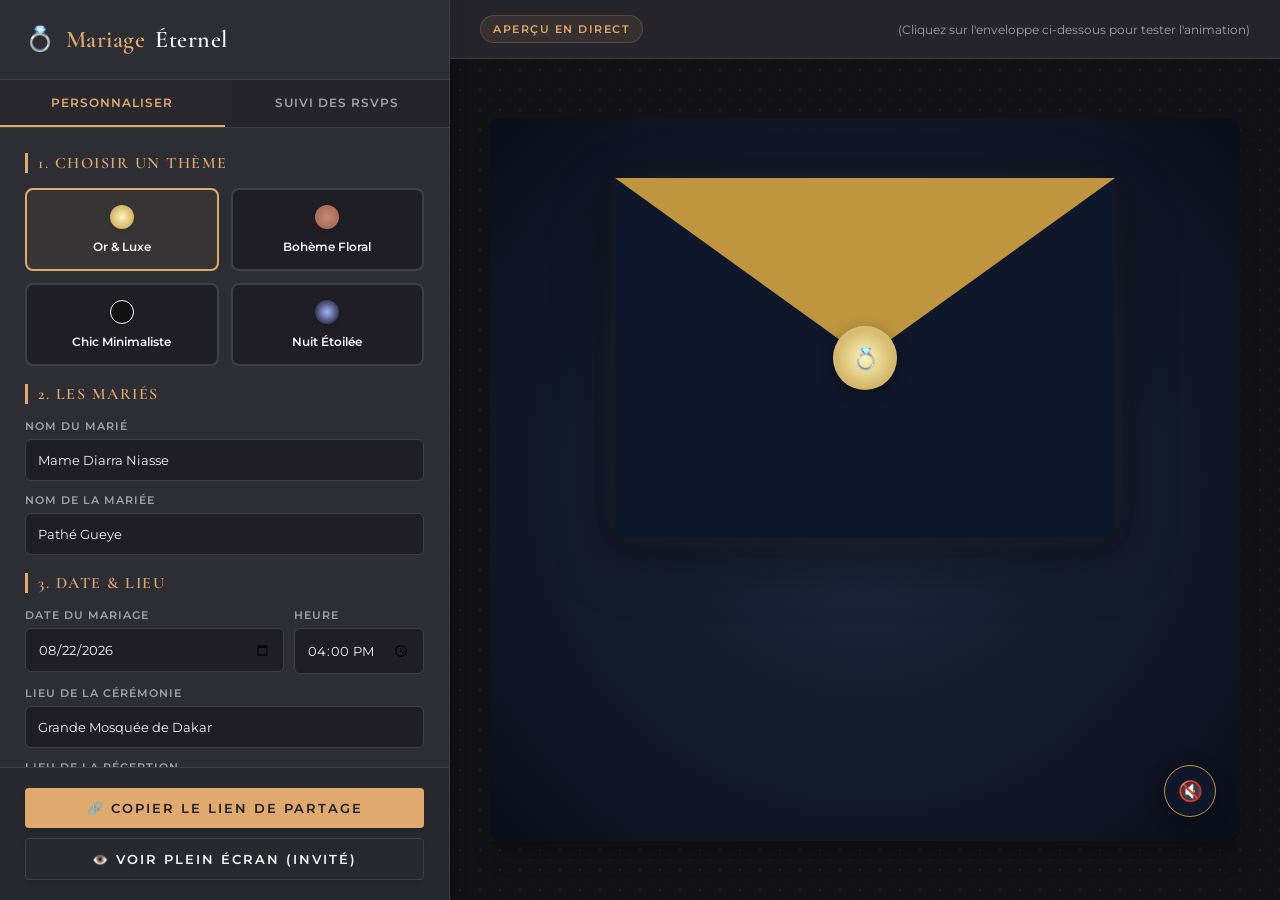
==== index.html @ 7ecefc38 "feat: Application d'invitation de mariage interactive avec animations d'étoiles et gestion des RSVPs" ====
<!DOCTYPE html>
<html lang="fr">
<head>
    <meta charset="UTF-8">
    <meta name="viewport" content="width=device-width, initial-scale=1.0">
    <title>Créateur d'Invitations de Mariage Numériques</title>
    <!-- Stylesheets -->
    <link rel="stylesheet" href="css/common.css">
    <link rel="stylesheet" href="css/builder.css">
</head>
<body>

    <div class="app-container">
        
        <!-- PANNEAU DE CONFIGURATION (GAUCHE) -->
        <aside class="sidebar">
            <div class="sidebar-header">
                <h1 class="sidebar-title">
                    💍 <span>Mariage</span> Éternel
                </h1>
            </div>

            <!-- Onglets de navigation -->
            <div class="sidebar-tabs">
                <button class="tab-btn active" data-tab="edit">Personnaliser</button>
                <button class="tab-btn" data-tab="rsvp">Suivi des RSVPs</button>
            </div>

            <!-- Contenu défilable -->
            <div class="sidebar-content">
                
                <!-- PANNEAU D'ÉDITION -->
                <div class="tab-panel" id="tab-edit">
                    <form class="builder-form" id="builderForm" onsubmit="event.preventDefault();">
                        
                        <!-- Section : Thème -->
                        <div>
                            <h3 class="section-title">1. Choisir un Thème</h3>
                            <div class="theme-selector-grid">
                                <div class="theme-option active" data-theme="luxury">
                                    <div class="theme-preview-dot" style="background: radial-gradient(circle, #fcf6ba, #bf953f);"></div>
                                    <div class="theme-option-name">Or & Luxe</div>
                                </div>
                                <div class="theme-option" data-theme="boho">
                                    <div class="theme-preview-dot" style="background: radial-gradient(circle, #c48c75, #9e5b4e);"></div>
                                    <div class="theme-option-name">Bohème Floral</div>
                                </div>
                                <div class="theme-option" data-theme="minimalist">
                                    <div class="theme-preview-dot" style="background: #111111; border: 1px solid #ffffff;"></div>
                                    <div class="theme-option-name">Chic Minimaliste</div>
                                </div>
                                <div class="theme-option" data-theme="starry">
                                    <div class="theme-preview-dot" style="background: radial-gradient(circle, #a5b4fc, #060913);"></div>
                                    <div class="theme-option-name">Nuit Étoilée</div>
                                </div>
                            </div>
                        </div>

                        <!-- Section : Les Mariés -->
                        <div>
                            <h3 class="section-title">2. Les Mariés</h3>
                            <div class="form-group-builder">
                                <label for="inputBride">Nom du Marié</label>
                                <input type="text" id="inputBride" value="Mame Diarra Niasse" placeholder="Nom de la mariée">
                            </div>
                            <div style="margin-top: 12px;" class="form-group-builder">
                                <label for="inputGroom"> Nom de la Mariée</label>
                                <input type="text" id="inputGroom" value="Pathé Gueye" placeholder="Nom du marié">
                            </div>
                        </div>

                        <!-- Section : Date & Lieu -->
                        <div>
                            <h3 class="section-title">3. Date & Lieu</h3>
                            <div style="display: flex; gap: 10px;">
                                <div class="form-group-builder" style="flex: 2;">
                                    <label for="inputDate">Date du Mariage</label>
                                    <input type="date" id="inputDate" value="2026-08-22">
                                </div>
                                <div class="form-group-builder" style="flex: 1;">
                                    <label for="inputTime">Heure</label>
                                    <input type="time" id="inputTime" value="16:00">
                                </div>
                            </div>
                            <div style="margin-top: 12px;" class="form-group-builder">
                                <label for="inputCeremony">Lieu de la Cérémonie</label>
                                <input type="text" id="inputCeremony" value="Grande Mosquée de Dakar" placeholder="Ex: Église, Mosquée, Salle de fête">
                            </div>
                            <div style="margin-top: 12px;" class="form-group-builder">
                                <label for="inputReception">Lieu de la Réception</label>
                                <input type="text" id="inputReception" value="Salle Prestige" placeholder="Ex: Salle de réception, Restaurant">
                            </div>
                        </div>

                        <!-- Section : Message d'Invitation -->
                        <div>
                            <h3 class="section-title">4. Message d'Invitation</h3>
                            <div class="form-group-builder">
                                <label for="inputMessage">Votre Message</label>
                                <textarea id="inputMessage" rows="4" placeholder="Écrivez un mot chaleureux à vos invités...">Deux cœurs s'unissent pour la vie. Nous sommes ravis de vous inviter à célébrer notre union sacrée devant Dieu et nos proches.</textarea>
                            </div>
                        </div>

                        <!-- Section : Ambiance Sonore -->
                        <div>
                            <h3 class="section-title">5. Ambiance Sonore</h3>
                            <div class="form-group-builder">
                                <label for="selectMusic">Musique de fond</label>
                                <select id="selectMusic">
                                    <option value="0">Chanson 1 (Piano Rêverie)</option>
                                    <option value="1">Chanson 2 (Marche Nuptiale)</option>
                                    <option value="2">Chanson 3 (Guitare Romantique)</option>
                                </select>
                            </div>
                        </div>

                    </form>
                </div>

                <!-- TABLEAU DE BORD RSVP -->
                <div class="tab-panel hidden" id="tab-rsvp">
                    <div class="rsvp-tracker-container">
                        <h3 class="section-title">Suivi des Invités (RSVP)</h3>
                        
                        <!-- Grille de stats rapides -->
                        <div class="rsvp-stats-grid">
                            <div class="rsvp-stat-card">
                                <div class="rsvp-stat-val" id="statTotal">0</div>
                                <div class="rsvp-stat-lbl">Réponses</div>
                            </div>
                            <div class="rsvp-stat-card">
                                <div class="rsvp-stat-val" id="statYes">0</div>
                                <div class="rsvp-stat-lbl">Présents</div>
                            </div>
                            <div class="rsvp-stat-card">
                                <div class="rsvp-stat-val" id="statGuests">0</div>
                                <div class="rsvp-stat-lbl">Total Personnes</div>
                            </div>
                        </div>

                        <!-- Tableau des réponses -->
                        <div class="rsvp-table-wrapper">
                            <table class="rsvp-table">
                                <thead>
                                    <tr>
                                        <th>Invité</th>
                                        <th>Présence</th>
                                        <th style="text-align: center;">Nombre</th>
                                        <th>Date</th>
                                    </tr>
                                </thead>
                                <tbody id="rsvpTableBody">
                                    <!-- Inséré par JS -->
                                </tbody>
                            </table>
                        </div>

                        <button id="btnClearRSVPs" class="btn-premium btn-secondary" style="margin-top: 10px; width: 100%; border-color: rgba(239, 68, 68, 0.4); color: #f87171;">
                            ⚠️ Effacer l'historique
                        </button>
                    </div>
                </div>

            </div>

            <!-- Barre d'action fixe en bas -->
            <div class="sidebar-footer">
                <button class="btn-premium" id="btnCopyLink">
                    🔗 Copier le Lien de Partage
                </button>
                <button class="btn-premium btn-secondary" id="btnViewExternal">
                    👁️ Voir Plein Écran (Invité)
                </button>
            </div>
        </aside>

        <!-- ZONE DE PRÉVISUALISATION EN DIRECT (DROITE) -->
        <main class="preview-workspace">
            <header class="preview-header">
                <div class="preview-badge">Aperçu en Direct</div>
                <div style="font-size: 12px; color: #a1a1aa;">
                    (Cliquez sur l'enveloppe ci-dessous pour tester l'animation)
                </div>
            </header>

            <div class="preview-content">
                <iframe id="previewIframe" src="invitation.html" style="width: 100%; height: 95%; border: none; border-radius: 8px; box-shadow: var(--shadow-luxury);" title="Live Preview"></iframe>
            </div>
        </main>

    </div>

    <!-- JavaScripts -->
    <script src="js/database.js"></script>
    <script src="js/builder.js"></script>
</body>
</html>
---- css/common.css ----
/* Import de polices élégantes et modernes depuis Google Fonts */
@import url('https://fonts.googleapis.com/css2?family=Cormorant+Garamond:ital,wght@0,300;0,400;0,600;1,300&family=Great+Vibes&family=Montserrat:wght@300;400;600&family=Playfair+Display:ital,wght@0,400;0,600;0,700;1,400&display=swap');

:root {
    /* Systèmes de couleurs */
    --color-bg-builder: #1e1e24;
    --color-panel-builder: #2d2d34;
    --color-border-builder: #3f3f46;
    --color-text-builder: #f4f4f5;
    --color-accent-builder: #e0a96d;
    --color-accent-hover: #d49553;
    
    /* Variables de transition */
    --transition-smooth: all 0.3s cubic-bezier(0.4, 0, 0.2, 1);
    --transition-bounce: all 0.5s cubic-bezier(0.175, 0.885, 0.32, 1.275);
    
    /* Ombres portées premium */
    --shadow-soft: 0 4px 6px -1px rgba(0, 0, 0, 0.1), 0 2px 4px -1px rgba(0, 0, 0, 0.06);
    --shadow-medium: 0 10px 15px -3px rgba(0, 0, 0, 0.1), 0 4px 6px -2px rgba(0, 0, 0, 0.05);
    --shadow-luxury: 0 20px 25px -5px rgba(0, 0, 0, 0.15), 0 10px 10px -5px rgba(0, 0, 0, 0.04);
}

/* Réinitialisations de base */
*, *::before, *::after {
    box-sizing: border-box;
    margin: 0;
    padding: 0;
}

html, body {
    height: 100%;
    font-family: 'Montserrat', sans-serif;
    background-color: var(--color-bg-builder);
    color: var(--color-text-builder);
    overflow-x: hidden;
    scroll-behavior: smooth;
}

/* Scrollbar élégante */
::-webkit-scrollbar {
    width: 6px;
    height: 6px;
}
::-webkit-scrollbar-track {
    background: transparent;
}
::-webkit-scrollbar-thumb {
    background: rgba(255, 255, 255, 0.1);
    border-radius: 10px;
}
::-webkit-scrollbar-thumb:hover {
    background: rgba(255, 255, 255, 0.2);
}

/* Typographies premium */
h1, h2, h3, h4, h5, h6 {
    font-family: 'Cormorant Garamond', serif;
    font-weight: 600;
    letter-spacing: 0.5px;
}

.script-font {
    font-family: 'Great Vibes', cursive;
}

.serif-font {
    font-family: 'Playfair Display', serif;
}

/* Boutons premium */
.btn-premium {
    position: relative;
    display: inline-flex;
    align-items: center;
    justify-content: center;
    padding: 12px 28px;
    font-family: 'Montserrat', sans-serif;
    font-size: 13px;
    font-weight: 600;
    letter-spacing: 2px;
    text-transform: uppercase;
    text-decoration: none;
    color: #1e1e24;
    background-color: var(--color-accent-builder);
    border: none;
    border-radius: 4px;
    cursor: pointer;
    overflow: hidden;
    transition: var(--transition-smooth);
    box-shadow: var(--shadow-soft);
}

.btn-premium:hover {
    background-color: var(--color-accent-hover);
    transform: translateY(-2px);
    box-shadow: var(--shadow-medium);
}

.btn-premium:active {
    transform: translateY(0);
}

.btn-secondary {
    background: transparent;
    border: 1px solid var(--color-border-builder);
    color: var(--color-text-builder);
}

.btn-secondary:hover {
    background: rgba(255, 255, 255, 0.05);
    border-color: var(--color-accent-builder);
}

/* Utilitaires */
.flex-center {
    display: flex;
    justify-content: center;
    align-items: center;
}

.hidden {
    display: none !important;
}

/* Animations de transition globale */
@keyframes fadeIn {
    from { opacity: 0; transform: translateY(10px); }
    to { opacity: 1; transform: translateY(0); }
}

@keyframes scaleUp {
    from { transform: scale(0.95); opacity: 0; }
    to { transform: scale(1); opacity: 1; }
}

.animate-fade-in {
    animation: fadeIn 0.8s cubic-bezier(0.16, 1, 0.3, 1) forwards;
}

.animate-scale-up {
    animation: scaleUp 0.8s cubic-bezier(0.16, 1, 0.3, 1) forwards;
}

/* Désactivation des transitions au chargement initial */
.preload *,
.preload *::before,
.preload *::after {
    -webkit-transition: none !important;
    -moz-transition: none !important;
    -ms-transition: none !important;
    -o-transition: none !important;
    transition: none !important;
}
---- css/builder.css ----
/* ==========================================
   INTERFACE DE L'ÉDITEUR D'INVITATION
   ========================================== */
.app-container {
    display: flex;
    width: 100vw;
    height: 100vh;
    overflow: hidden;
}

/* Panneau de configuration (Gauche) */
.sidebar {
    width: 450px;
    height: 100%;
    background-color: var(--color-panel-builder);
    border-right: 1px solid var(--color-border-builder);
    display: flex;
    flex-direction: column;
    z-index: 10;
    flex-shrink: 0;
    box-shadow: 4px 0 15px rgba(0, 0, 0, 0.2);
}

.sidebar-header {
    padding: 25px;
    border-bottom: 1px solid var(--color-border-builder);
    display: flex;
    align-items: center;
    justify-content: space-between;
}

.sidebar-title {
    font-size: 24px;
    color: var(--color-text-builder);
    display: flex;
    align-items: center;
    gap: 10px;
}

.sidebar-title span {
    color: var(--color-accent-builder);
}

/* Onglets d'édition / RSVP */
.sidebar-tabs {
    display: flex;
    background-color: rgba(0, 0, 0, 0.2);
    border-bottom: 1px solid var(--color-border-builder);
}

.tab-btn {
    flex: 1;
    padding: 15px;
    background: transparent;
    border: none;
    border-bottom: 2px solid transparent;
    color: #a1a1aa;
    font-family: 'Montserrat', sans-serif;
    font-size: 12px;
    font-weight: 600;
    letter-spacing: 1px;
    text-transform: uppercase;
    cursor: pointer;
    transition: var(--transition-smooth);
}

.tab-btn:hover {
    color: var(--color-text-builder);
}

.tab-btn.active {
    color: var(--color-accent-builder);
    border-bottom-color: var(--color-accent-builder);
    background-color: rgba(255, 255, 255, 0.02);
}

/* Contenu défilable */
.sidebar-content {
    flex: 1;
    overflow-y: auto;
    padding: 25px;
}

.tab-panel {
    display: flex;
    flex-direction: column;
    gap: 25px;
}

/* Formulaires de configuration */
.section-title {
    font-size: 16px;
    text-transform: uppercase;
    letter-spacing: 1.5px;
    color: var(--color-accent-builder);
    border-left: 3px solid var(--color-accent-builder);
    padding-left: 10px;
    margin-bottom: 15px;
}

.builder-form {
    display: flex;
    flex-direction: column;
    gap: 18px;
}

.form-group-builder {
    display: flex;
    flex-direction: column;
    gap: 6px;
}

.form-group-builder label {
    font-size: 11px;
    text-transform: uppercase;
    letter-spacing: 1px;
    font-weight: 600;
    color: #a1a1aa;
}

.form-group-builder input,
.form-group-builder select,
.form-group-builder textarea {
    padding: 12px;
    background-color: #1e1e24;
    border: 1px solid var(--color-border-builder);
    color: var(--color-text-builder);
    border-radius: 6px;
    font-family: 'Montserrat', sans-serif;
    font-size: 13px;
    transition: var(--transition-smooth);
}

.form-group-builder input:focus,
.form-group-builder select:focus,
.form-group-builder textarea:focus {
    border-color: var(--color-accent-builder);
    outline: none;
    box-shadow: 0 0 0 2px rgba(224, 169, 109, 0.1);
}

/* Sélecteur de Thèmes Visuel */
.theme-selector-grid {
    display: grid;
    grid-template-columns: repeat(2, 1fr);
    gap: 12px;
}

.theme-option {
    border: 2px solid var(--color-border-builder);
    border-radius: 8px;
    padding: 15px;
    cursor: pointer;
    text-align: center;
    transition: var(--transition-smooth);
    background-color: #1e1e24;
}

.theme-option:hover {
    border-color: #71717a;
    transform: translateY(-2px);
}

.theme-option.active {
    border-color: var(--color-accent-builder);
    background-color: rgba(224, 169, 109, 0.05);
}

.theme-preview-dot {
    width: 24px;
    height: 24px;
    border-radius: 50%;
    margin: 0 auto 10px auto;
    box-shadow: 0 2px 4px rgba(0,0,0,0.1);
}

.theme-option-name {
    font-size: 12px;
    font-weight: 600;
    color: var(--color-text-builder);
}

/* Zone de Prévisualisation (Droite) */
.preview-workspace {
    flex: 1;
    height: 100%;
    background-color: #121214;
    background-image: 
        radial-gradient(rgba(255, 255, 255, 0.05) 1px, transparent 1px),
        radial-gradient(rgba(255, 255, 255, 0.03) 1px, transparent 1px);
    background-size: 20px 20px;
    background-position: 0 0, 10px 10px;
    display: flex;
    flex-direction: column;
    position: relative;
    overflow: auto;
}

.preview-header {
    background-color: rgba(45, 45, 52, 0.7);
    backdrop-filter: blur(10px);
    border-bottom: 1px solid var(--color-border-builder);
    padding: 15px 30px;
    display: flex;
    justify-content: space-between;
    align-items: center;
    position: sticky;
    top: 0;
    left: 0;
    width: 100%;
    z-index: 100;
}

.preview-badge {
    font-size: 11px;
    font-weight: 600;
    text-transform: uppercase;
    letter-spacing: 1.5px;
    color: var(--color-accent-builder);
    background-color: rgba(224, 169, 109, 0.1);
    padding: 6px 12px;
    border-radius: 20px;
    border: 1px solid rgba(224, 169, 109, 0.2);
}

.btn-share {
    display: flex;
    align-items: center;
    gap: 8px;
}

.preview-content {
    flex: 1;
    display: flex;
    align-items: center;
    justify-content: center;
    min-height: 800px;
    padding: 40px;
}

/* Pied de page du panneau (Actions) */
.sidebar-footer {
    padding: 20px 25px;
    border-top: 1px solid var(--color-border-builder);
    display: flex;
    flex-direction: column;
    gap: 10px;
    background-color: rgba(0, 0, 0, 0.1);
}

/* Tableau de bord RSVP */
.rsvp-tracker-container {
    display: flex;
    flex-direction: column;
    gap: 20px;
}

.rsvp-stats-grid {
    display: grid;
    grid-template-columns: repeat(3, 1fr);
    gap: 10px;
}

.rsvp-stat-card {
    background-color: #1e1e24;
    border: 1px solid var(--color-border-builder);
    border-radius: 6px;
    padding: 12px 8px;
    text-align: center;
}

.rsvp-stat-val {
    font-size: 20px;
    font-weight: 700;
    color: var(--color-accent-builder);
}

.rsvp-stat-lbl {
    font-size: 9px;
    text-transform: uppercase;
    color: #a1a1aa;
    margin-top: 3px;
}

.rsvp-table-wrapper {
    overflow-x: auto;
    border: 1px solid var(--color-border-builder);
    border-radius: 6px;
}

.rsvp-table {
    width: 100%;
    border-collapse: collapse;
    font-size: 12px;
    text-align: left;
}

.rsvp-table th {
    background-color: #1e1e24;
    color: #a1a1aa;
    padding: 12px;
    font-weight: 600;
    text-transform: uppercase;
    border-bottom: 1px solid var(--color-border-builder);
}

.rsvp-table td {
    padding: 12px;
    border-bottom: 1px solid rgba(255, 255, 255, 0.05);
    color: var(--color-text-builder);
}

.rsvp-table tr:hover td {
    background-color: rgba(255,255,255,0.02);
}

.badge-rsvp {
    display: inline-block;
    padding: 3px 8px;
    border-radius: 12px;
    font-size: 10px;
    font-weight: 600;
}

.badge-rsvp.yes {
    background-color: rgba(34, 197, 94, 0.1);
    color: #22c55e;
}

.badge-rsvp.no {
    background-color: rgba(239, 68, 68, 0.1);
    color: #ef4444;
}

/* Responsivité de l'application */
@media (max-width: 1024px) {
    .app-container {
        flex-direction: column;
        overflow-y: auto;
        height: auto;
    }
    
    .sidebar {
        width: 100%;
        height: auto;
    }
    
    .preview-workspace {
        height: auto;
        min-height: 600px;
    }
    
    .preview-content {
        min-height: 600px;
    }
}
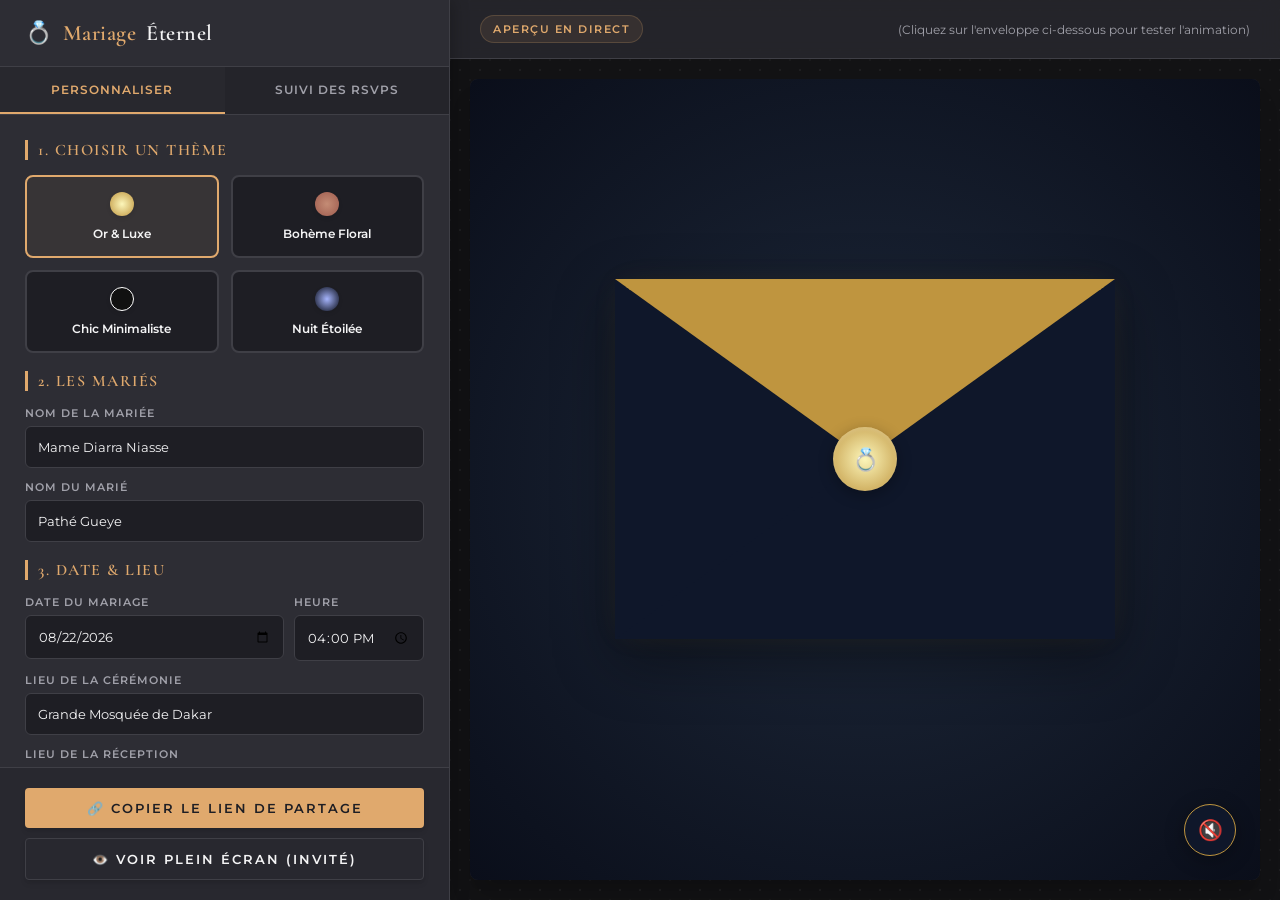
==== commit 82053c6a: "troisième" ====
--- a/index.html
+++ b/index.html
@@ -3,7 +3,8 @@
 <head>
     <meta charset="UTF-8">
     <meta name="viewport" content="width=device-width, initial-scale=1.0">
-    <title>Créateur d'Invitations de Mariage Numériques</title>
+    <meta name="description" content="Créez et personnalisez votre invitation de mariage numérique en temps réel. Choisissez parmi 4 thèmes élégants, ajoutez vos informations et partagez instantanément.">
+    <title>Créateur d'Invitations de Mariage Numériques | Mariage Éternel</title>
     <!-- Stylesheets -->
     <link rel="stylesheet" href="css/common.css">
     <link rel="stylesheet" href="css/builder.css">
@@ -13,11 +14,12 @@
     <div class="app-container">
         
         <!-- PANNEAU DE CONFIGURATION (GAUCHE) -->
-        <aside class="sidebar">
+        <aside class="sidebar" id="sidebar">
             <div class="sidebar-header">
                 <h1 class="sidebar-title">
                     💍 <span>Mariage</span> Éternel
                 </h1>
+                <button class="btn-sidebar-close" id="btnSidebarClose" title="Fermer le panneau">✕</button>
             </div>
 
             <!-- Onglets de navigation -->
@@ -60,11 +62,11 @@
                         <div>
                             <h3 class="section-title">2. Les Mariés</h3>
                             <div class="form-group-builder">
-                                <label for="inputBride">Nom du Marié</label>
+                                <label for="inputBride">Nom de la Mariée</label>
                                 <input type="text" id="inputBride" value="Mame Diarra Niasse" placeholder="Nom de la mariée">
                             </div>
                             <div style="margin-top: 12px;" class="form-group-builder">
-                                <label for="inputGroom"> Nom de la Mariée</label>
+                                <label for="inputGroom">Nom du Marié</label>
                                 <input type="text" id="inputGroom" value="Pathé Gueye" placeholder="Nom du marié">
                             </div>
                         </div>
@@ -175,16 +177,21 @@
         </aside>
 
         <!-- ZONE DE PRÉVISUALISATION EN DIRECT (DROITE) -->
-        <main class="preview-workspace">
+        <main class="preview-workspace" id="previewWorkspace">
+            <!-- Bouton hamburger pour mobile -->
+            <button class="btn-mobile-toggle" id="btnMobileToggle" title="Ouvrir le panneau de configuration">
+                ☰
+            </button>
+
             <header class="preview-header">
                 <div class="preview-badge">Aperçu en Direct</div>
-                <div style="font-size: 12px; color: #a1a1aa;">
+                <div class="preview-hint">
                     (Cliquez sur l'enveloppe ci-dessous pour tester l'animation)
                 </div>
             </header>
 
             <div class="preview-content">
-                <iframe id="previewIframe" src="invitation.html" style="width: 100%; height: 95%; border: none; border-radius: 8px; box-shadow: var(--shadow-luxury);" title="Live Preview"></iframe>
+                <iframe id="previewIframe" src="invitation.html" title="Live Preview"></iframe>
             </div>
         </main>
 
--- a/css/builder.css
+++ b/css/builder.css
@@ -6,6 +6,7 @@
     width: 100vw;
     height: 100vh;
     overflow: hidden;
+    position: relative;
 }
 
 /* Panneau de configuration (Gauche) */
@@ -16,25 +17,49 @@
     border-right: 1px solid var(--color-border-builder);
     display: flex;
     flex-direction: column;
-    z-index: 10;
+    z-index: 200;
     flex-shrink: 0;
     box-shadow: 4px 0 15px rgba(0, 0, 0, 0.2);
+    transition: transform 0.35s cubic-bezier(0.4, 0, 0.2, 1);
 }
 
 .sidebar-header {
-    padding: 25px;
+    padding: 20px 25px;
     border-bottom: 1px solid var(--color-border-builder);
     display: flex;
     align-items: center;
     justify-content: space-between;
+    flex-shrink: 0;
 }
 
 .sidebar-title {
-    font-size: 24px;
+    font-size: 22px;
     color: var(--color-text-builder);
     display: flex;
     align-items: center;
     gap: 10px;
+}
+
+/* Bouton de fermeture du sidebar (mobile) */
+.btn-sidebar-close {
+    display: none;
+    background: transparent;
+    border: 1px solid var(--color-border-builder);
+    color: var(--color-text-builder);
+    width: 34px;
+    height: 34px;
+    border-radius: 50%;
+    font-size: 16px;
+    cursor: pointer;
+    align-items: center;
+    justify-content: center;
+    flex-shrink: 0;
+    transition: var(--transition-smooth);
+}
+
+.btn-sidebar-close:hover {
+    background: rgba(255,255,255,0.1);
+    border-color: var(--color-accent-builder);
 }
 
 .sidebar-title span {
@@ -232,10 +257,69 @@
 .preview-content {
     flex: 1;
     display: flex;
+    align-items: stretch;
+    justify-content: center;
+    min-height: 600px;
+    padding: 20px;
+}
+
+/* Iframe de prévisualisation */
+#previewIframe {
+    width: 100%;
+    height: 100%;
+    border: none;
+    border-radius: 8px;
+    box-shadow: var(--shadow-luxury);
+    min-height: 600px;
+    flex: 1;
+}
+
+/* Bouton hamburger mobile */
+.btn-mobile-toggle {
+    display: none;
+    position: fixed;
+    top: 16px;
+    left: 16px;
+    z-index: 300;
+    background: var(--color-panel-builder);
+    border: 1px solid var(--color-border-builder);
+    color: var(--color-text-builder);
+    width: 44px;
+    height: 44px;
+    border-radius: 8px;
+    font-size: 20px;
+    cursor: pointer;
     align-items: center;
     justify-content: center;
-    min-height: 800px;
-    padding: 40px;
+    box-shadow: var(--shadow-medium);
+    transition: var(--transition-smooth);
+}
+
+.btn-mobile-toggle:hover {
+    background: var(--color-accent-builder);
+    color: #1e1e24;
+    border-color: var(--color-accent-builder);
+}
+
+/* Hint sous le badge */
+.preview-hint {
+    font-size: 12px;
+    color: #a1a1aa;
+}
+
+/* Overlay sombre pour fermer le sidebar sur mobile */
+.sidebar-overlay {
+    display: none;
+    position: fixed;
+    inset: 0;
+    background: rgba(0, 0, 0, 0.6);
+    z-index: 150;
+    backdrop-filter: blur(2px);
+    animation: fadeIn 0.3s ease;
+}
+
+.sidebar-overlay.active {
+    display: block;
 }
 
 /* Pied de page du panneau (Actions) */
@@ -332,25 +416,235 @@
     color: #ef4444;
 }
 
-/* Responsivité de l'application */
-@media (max-width: 1024px) {
+/* ==========================================
+   RESPONSIVE - SYSTÈME SLIDE-OVER SIDEBAR
+   ========================================== */
+
+/* Tablettes (≤ 900px) — Sidebar en overlay glissant */
+@media (max-width: 900px) {
+    /* L'app prend tout l'écran */
     .app-container {
-        flex-direction: column;
-        overflow-y: auto;
-        height: auto;
-    }
-    
+        position: relative;
+        overflow: hidden;
+    }
+
+    /* Sidebar se transforme en panneau glissant par-dessus */
     .sidebar {
+        position: fixed;
+        top: 0;
+        left: 0;
+        width: min(420px, 85vw);
+        height: 100%;
+        z-index: 200;
+        transform: translateX(-100%);
+        box-shadow: none;
+    }
+
+    /* Sidebar ouvert */
+    .sidebar.is-open {
+        transform: translateX(0);
+        box-shadow: 6px 0 30px rgba(0, 0, 0, 0.5);
+    }
+
+    /* Afficher les boutons de toggle */
+    .btn-mobile-toggle {
+        display: flex;
+    }
+
+    .btn-sidebar-close {
+        display: flex;
+    }
+
+    /* La zone de preview prend tout l'espace */
+    .preview-workspace {
         width: 100%;
-        height: auto;
-    }
-    
-    .preview-workspace {
-        height: auto;
-        min-height: 600px;
-    }
-    
+        height: 100vh;
+        overflow: hidden;
+    }
+
+    .preview-header {
+        padding: 15px 20px 15px 70px; /* Laisser la place au bouton hamburger */
+    }
+
     .preview-content {
-        min-height: 600px;
-    }
-}
+        padding: 10px;
+        min-height: calc(100vh - 60px);
+    }
+
+    #previewIframe {
+        min-height: calc(100vh - 80px);
+    }
+}
+
+/* Tablettes moyennes (≤ 768px) */
+@media (max-width: 768px) {
+    .sidebar {
+        width: min(380px, 90vw);
+    }
+
+    .sidebar-title {
+        font-size: 18px;
+    }
+
+    .sidebar-header {
+        padding: 15px 18px;
+    }
+
+    .sidebar-content {
+        padding: 15px;
+    }
+
+    .section-title {
+        font-size: 14px;
+        margin-bottom: 12px;
+    }
+
+    .form-group-builder label {
+        font-size: 11px;
+    }
+
+    .form-group-builder input,
+    .form-group-builder select,
+    .form-group-builder textarea {
+        font-size: 13px;
+        padding: 10px;
+    }
+
+    .rsvp-stats-grid {
+        grid-template-columns: repeat(3, 1fr);
+        gap: 8px;
+    }
+
+    .rsvp-stat-val {
+        font-size: 18px;
+    }
+
+    .rsvp-table {
+        font-size: 11px;
+    }
+
+    .rsvp-table th,
+    .rsvp-table td {
+        padding: 10px 8px;
+    }
+}
+
+/* Petits t\u00e9l\u00e9phones (≤ 480px) */
+@media (max-width: 480px) {
+    .sidebar {
+        width: 100vw;
+    }
+
+    .sidebar-title {
+        font-size: 17px;
+    }
+
+    .sidebar-header {
+        padding: 12px 15px;
+    }
+
+    .sidebar-content {
+        padding: 12px;
+    }
+
+    .tab-btn {
+        padding: 12px 8px;
+        font-size: 11px;
+        letter-spacing: 0.5px;
+    }
+
+    .section-title {
+        font-size: 12px;
+        margin-bottom: 10px;
+    }
+
+    .form-group-builder label {
+        font-size: 10px;
+    }
+
+    .form-group-builder input,
+    .form-group-builder select,
+    .form-group-builder textarea {
+        font-size: 13px;
+        padding: 10px;
+    }
+
+    .theme-selector-grid {
+        grid-template-columns: repeat(2, 1fr);
+        gap: 8px;
+    }
+
+    .theme-option {
+        padding: 12px 8px;
+    }
+
+    .theme-preview-dot {
+        width: 28px;
+        height: 28px;
+    }
+
+    .theme-option-name {
+        font-size: 11px;
+    }
+
+    .btn-premium {
+        padding: 10px 14px;
+        font-size: 11px;
+        letter-spacing: 1.5px;
+    }
+
+    .rsvp-stats-grid {
+        grid-template-columns: repeat(3, 1fr);
+        gap: 6px;
+    }
+
+    .rsvp-stat-card {
+        padding: 8px 4px;
+    }
+
+    .rsvp-stat-val {
+        font-size: 16px;
+    }
+
+    .rsvp-stat-lbl {
+        font-size: 8px;
+    }
+
+    .rsvp-table {
+        font-size: 10px;
+        min-width: 280px;
+    }
+
+    .rsvp-table th,
+    .rsvp-table td {
+        padding: 8px 6px;
+    }
+
+    .btn-mobile-toggle {
+        top: 12px;
+        left: 12px;
+        width: 40px;
+        height: 40px;
+        font-size: 18px;
+    }
+
+    .preview-header {
+        padding: 12px 15px 12px 62px;
+    }
+
+    .preview-hint {
+        display: none;
+    }
+}
+
+/* Tr\u00e8s petits t\u00e9l\u00e9phones (≤ 360px) */
+@media (max-width: 360px) {
+    .sidebar-title {
+        font-size: 15px;
+    }
+
+    .sidebar-footer {
+        padding: 15px 12px;
+    }
+}
+
